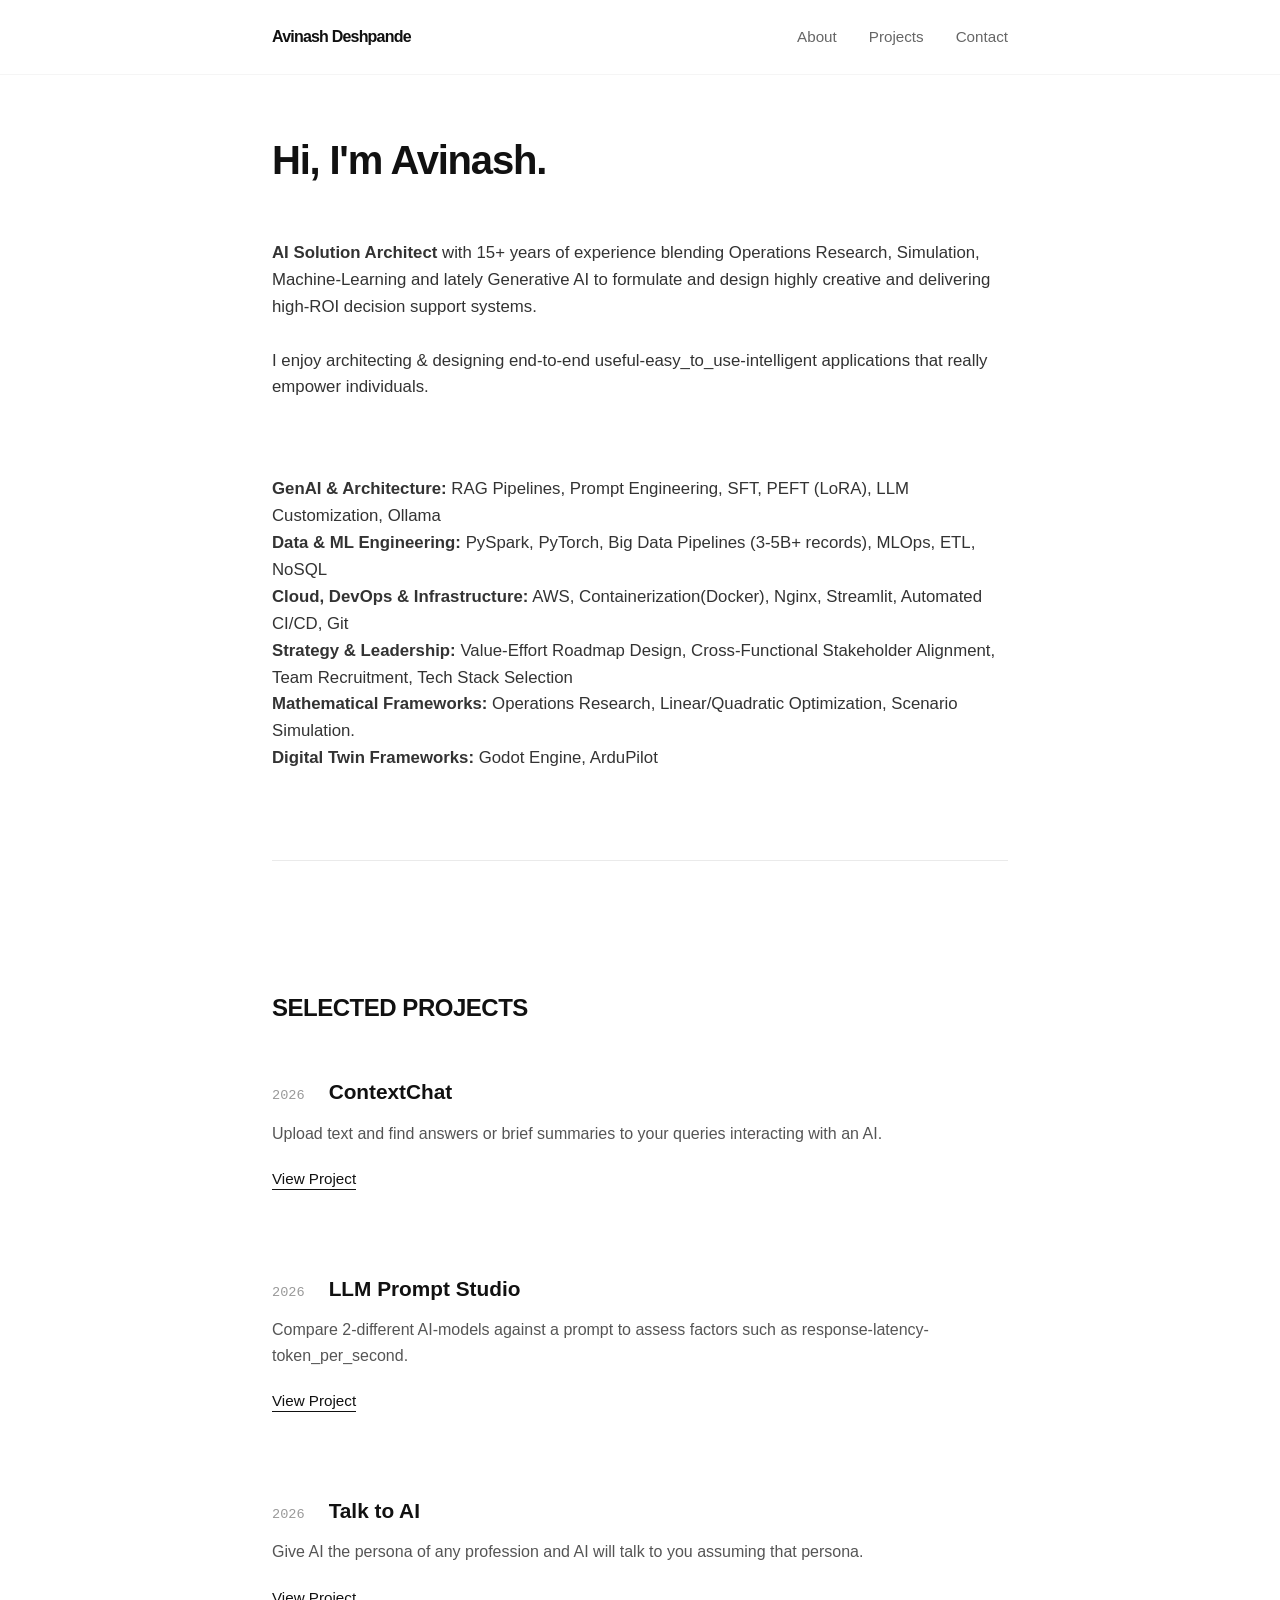
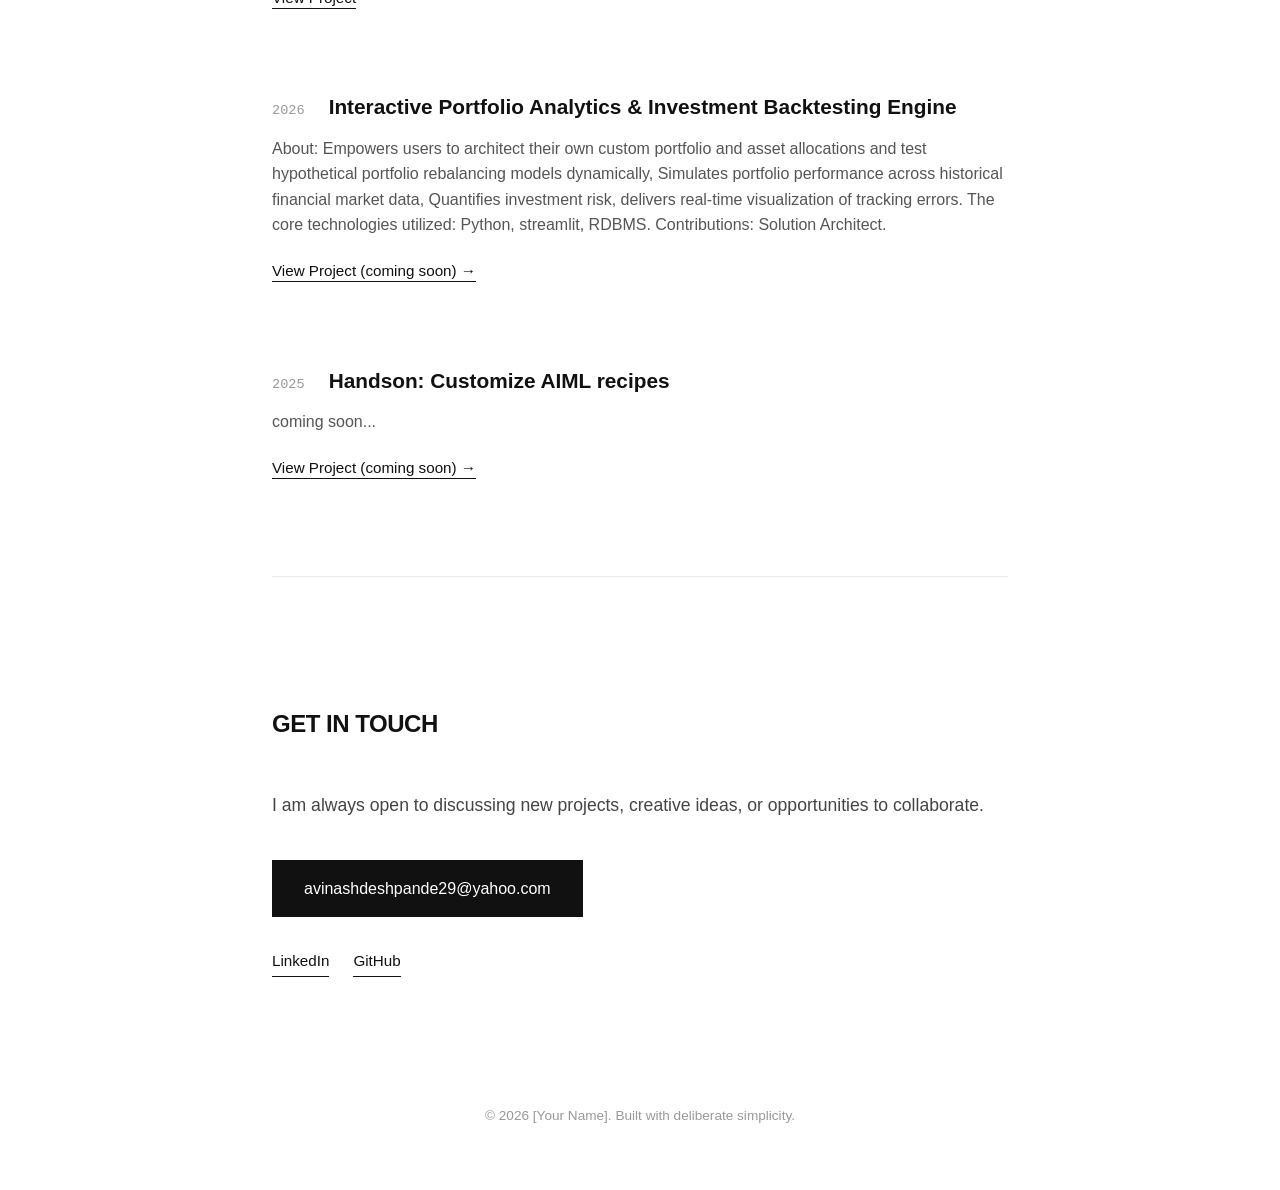
==== index.html @ 15f3f964 "Update index.html" ====
<!DOCTYPE html>
<html lang="en">
<head>
    <meta charset="UTF-8">
    <meta name="viewport" content="width=device-width, initial-scale=1.0">
    <title>Portfolio | Elegant & Minimal</title>
    <link rel="stylesheet" href="style.css">
</head>
<body>

    <!-- Navigation -->
    <nav class="navbar">
        <div class="nav-container">
            <a href="#about" class="logo">Avinash Deshpande</a>
            <ul class="nav-links">
                <li><a href="#about">About</a></li>
                <li><a href="#projects">Projects</a></li>
                <li><a href="#contact">Contact</a></li>
            </ul>
        </div>
    </nav>

    <!-- Main Content Container -->
    <main class="container">

        <!-- About / Landing Section -->
        <section id="about" class="section">
            <h1 class="hero-text">Hi, I'm Avinash.</h1>
            <p class="sub-hero"></p>
            <div class="bio-content">
                <p><b>AI Solution Architect</b> with 15+ years of experience blending Operations Research, Simulation, Machine-Learning and lately
		   Generative AI to formulate and design highly creative and delivering high-ROI decision support systems.<br><br>
                    I enjoy architecting & designing end-to-end useful-easy_to_use-intelligent applications that really empower individuals.</p>
                <br>
                <br>
                <p><b>GenAI & Architecture:</b> RAG Pipelines, Prompt Engineering, SFT, PEFT (LoRA), LLM Customization, Ollama
		        <br><b>Data & ML Engineering:</b> PySpark, PyTorch, Big Data Pipelines (3-5B+ records), MLOps, ETL, NoSQL
		        <br><b>Cloud, DevOps & Infrastructure:</b> AWS, Containerization(Docker), Nginx, Streamlit, Automated CI/CD, Git
		        <br><b>Strategy & Leadership:</b> Value-Effort Roadmap Design, Cross-Functional Stakeholder Alignment, Team Recruitment, Tech Stack Selection
		        <br><b>Mathematical Frameworks:</b> Operations Research, Linear/Quadratic Optimization, Scenario Simulation.
                <br><b>Digital Twin Frameworks:</b> Godot Engine, ArduPilot</p>
            </div>
        </section>

        <!-- Projects Section -->
        <section id="projects" class="section">
            <h2 class="section-title">Selected Projects</h2>
            <div class="project-grid">

				<!-- Project 1 -->
                <div class="project-card">
                    <div class="project-header">
                        <span class="project-date">2026</span>
                        <h3 class="project-name">ContextChat</h3>
                    </div>
                    <p class="project-description">Upload text and find answers or brief summaries to your queries interacting with an AI.</p>
                    <div class="project-links">
                        <a href=" https://avidep-contextchat.hf.space" target="_blank" rel="noopener noreferrer" class="text-link">View Project</a>
                        <!--<a href="#" target="_blank" class="text-link secondary">Source Code</a>-->
                    </div>
                </div>

                <div class="project-card">
                    <div class="project-header">
                        <span class="project-date">2026</span>
                        <h3 class="project-name">LLM Prompt Studio</h3>
                    </div>
                    <p class="project-description">Compare 2-different AI-models against a prompt to assess factors such as response-latency-token_per_second.</p>
                    <div class="project-links">
                        <a href=" https://avidep-llm-prompt-studio.hf.space" target="_blank" rel="noopener noreferrer" class="text-link">View Project</a>
                        <!--<a href="#" target="_blank" class="text-link secondary">Source Code</a>-->
                    </div>
                </div>


                <div class="project-card">
                    <div class="project-header">
                        <span class="project-date">2026</span>
                        <h3 class="project-name">Talk to AI</h3>
                    </div>
                    <p class="project-description">Give AI the persona of any profession and AI will talk to you assuming that persona.</p>
                    <div class="project-links">
                        <a href="https://avidep-chat-with-llm.hf.space" target="_blank" rel="noopener noreferrer" class="text-link">View Project</a>
                        <!--<a href="#" target="_blank" class="text-link secondary">Source Code</a>-->
                    </div>
                </div>
                
                <!-- Project 2 -->
                <div class="project-card">
                    <div class="project-header">
                        <span class="project-date">2026</span>
                        <h3 class="project-name">Interactive Portfolio Analytics & Investment Backtesting Engine</h3>
                    </div>
                    <p class="project-description">About: Empowers users to architect their own custom portfolio and asset allocations and test hypothetical portfolio rebalancing models dynamically, Simulates portfolio performance across historical financial market data, Quantifies investment risk, delivers real-time visualization of tracking errors. The core technologies utilized: Python, streamlit, RDBMS. Contributions: Solution Architect.</p>
                    <div class="project-links">
                        <a href="#" target="_blank" class="text-link">View Project (coming soon) &rarr;</a>
                        <!--<a href="#" target="_blank" class="text-link secondary">Source Code</a>-->
                    </div>
                </div>

                <!-- Project 3 -->
                <div class="project-card">
                    <div class="project-header">
                        <span class="project-date">2025</span>
                        <h3 class="project-name">Handson: Customize AIML recipes</h3>
                    </div>
                    <p class="project-description">coming soon...</p>
                    <div class="project-links">
                        <a href="#" target="_blank" class="text-link">View Project (coming soon) &rarr;</a>
                        <!--<a href="#" target="_blank" class="text-link secondary">Source Code</a>-->
                    </div>
                </div>

            </div>
        </section>

        <!-- Contact Section -->
        <section id="contact" class="section">
            <h2 class="section-title">Get In Touch</h2>
            <p class="contact-text">I am always open to discussing new projects, creative ideas, or opportunities to collaborate.</p>
            <div class="contact-links">
                <a href="mailto:avinashdeshpande29@yahoo.com" class="btn">avinashdeshpande29@yahoo.com</a>
                <div class="social-cluster">
                    <a href="https://www.linkedin.com/in/avinash-ss-deshpande/" target="_blank" class="text-link">LinkedIn</a>
                    <a href="https://github.com/avinashdeshpandey" target="_blank" class="text-link">GitHub</a>
                </div>
            </div>
        </section>

    </main>

    <!-- Footer -->
    <footer class="footer">
        <p>&copy; 2026 [Your Name]. Built with deliberate simplicity.</p>
    </footer>

</body>
</html>
---- style.css ----
/* Core Reset & Typography */
* {
    margin: 0;
    padding: 0;
    box-sizing: border-box;
}

html {
    scroll-behavior: smooth;
    font-family: -apple-system, BlinkMacSystemFont, "Segoe UI", Roboto, Helvetica, Arial, sans-serif;
    background-color: #ffffff;
    color: #111111;
    line-height: 1.6;
}

/* Layout Elements */
.container {
    max-width: 800px;
    margin: 0 auto;
    padding: 0 2rem;
}

.section {
    padding: 8rem 0 4rem 0;
    border-bottom: 1px solid #eaeaea;
}

.section:last-of-type {
    border-bottom: none;
}

/* Navigation Bar */
.navbar {
    position: fixed;
    top: 0;
    left: 0;
    width: 100%;
    background-color: rgba(255, 255, 255, 0.9);
    backdrop-filter: blur(10px);
    z-index: 1000;
    border-bottom: 1px solid #f5f5f5;
}

.nav-container {
    max-width: 800px;
    margin: 0 auto;
    display: flex;
    justify-content: space-between;
    align-items: center;
    padding: 1.5rem 2rem;
}

.logo {
    font-weight: 700;
    letter-spacing: -0.05em;
    text-decoration: none;
    color: #111111;
}

.nav-links {
    display: flex;
    list-style: none;
    gap: 2rem;
}

.nav-links a {
    text-decoration: none;
    color: #666666;
    font-size: 0.95rem;
    transition: color 0.2s ease;
}

.nav-links a:hover {
    color: #111111;
}

/* About / Hero Section */
.hero-text {
    font-size: 2.5rem;
    font-weight: 800;
    letter-spacing: -0.03em;
    margin-bottom: 1rem;
}

.sub-hero {
    font-size: 1.25rem;
    color: #555555;
    margin-bottom: 3rem;
    font-weight: 400;
}

.bio-content p {
    margin-bottom: 1.5rem;
    color: #333333;
    font-size: 1.05rem;
}

/* Projects Section */
.section-title {
    font-size: 1.5rem;
    font-weight: 700;
    letter-spacing: -0.02em;
    margin-bottom: 3rem;
    text-transform: uppercase;
}

.project-grid {
    display: flex;
    flex-direction: column;
    gap: 3rem;
}

.project-card {
    padding-bottom: 2rem;
}

.project-header {
    display: flex;
    align-items: baseline;
    gap: 1.5rem;
    margin-bottom: 0.75rem;
}

.project-date {
    font-size: 0.85rem;
    font-family: monospace;
    color: #999999;
}

.project-name {
    font-size: 1.3rem;
    font-weight: 600;
}

.project-description {
    color: #555555;
    margin-bottom: 1.25rem;
    font-size: 1rem;
}

/* Links & Interactive Elements */
.text-link {
    color: #111111;
    text-decoration: none;
    font-weight: 500;
    font-size: 0.95rem;
    border-bottom: 1px solid #111111;
    padding-bottom: 2px;
    transition: opacity 0.2s ease;
}

.text-link:hover {
    opacity: 0.6;
}

.text-link.secondary {
    color: #777777;
    border-bottom-color: #777777;
    margin-left: 1.5rem;
}

/* Contact & Buttons */
.contact-text {
    font-size: 1.1rem;
    color: #444444;
    margin-bottom: 2.5rem;
}

.btn {
    display: inline-block;
    background-color: #111111;
    color: #ffffff;
    text-decoration: none;
    padding: 1rem 2rem;
    font-weight: 500;
    transition: background-color 0.2s ease;
    margin-bottom: 2rem;
}

.btn:hover {
    background-color: #444444;
}

.social-cluster {
    display: flex;
    gap: 1.5rem;
}

/* Footer */
.footer {
    text-align: center;
    padding: 4rem 2rem;
    font-size: 0.85rem;
    color: #999999;
}

/* Responsive Scaling */
@media (max-width: 600px) {
    .hero-text { font-size: 2rem; }
    .section { padding: 6rem 0 3rem 0; }
    .nav-links { gap: 1rem; }
}
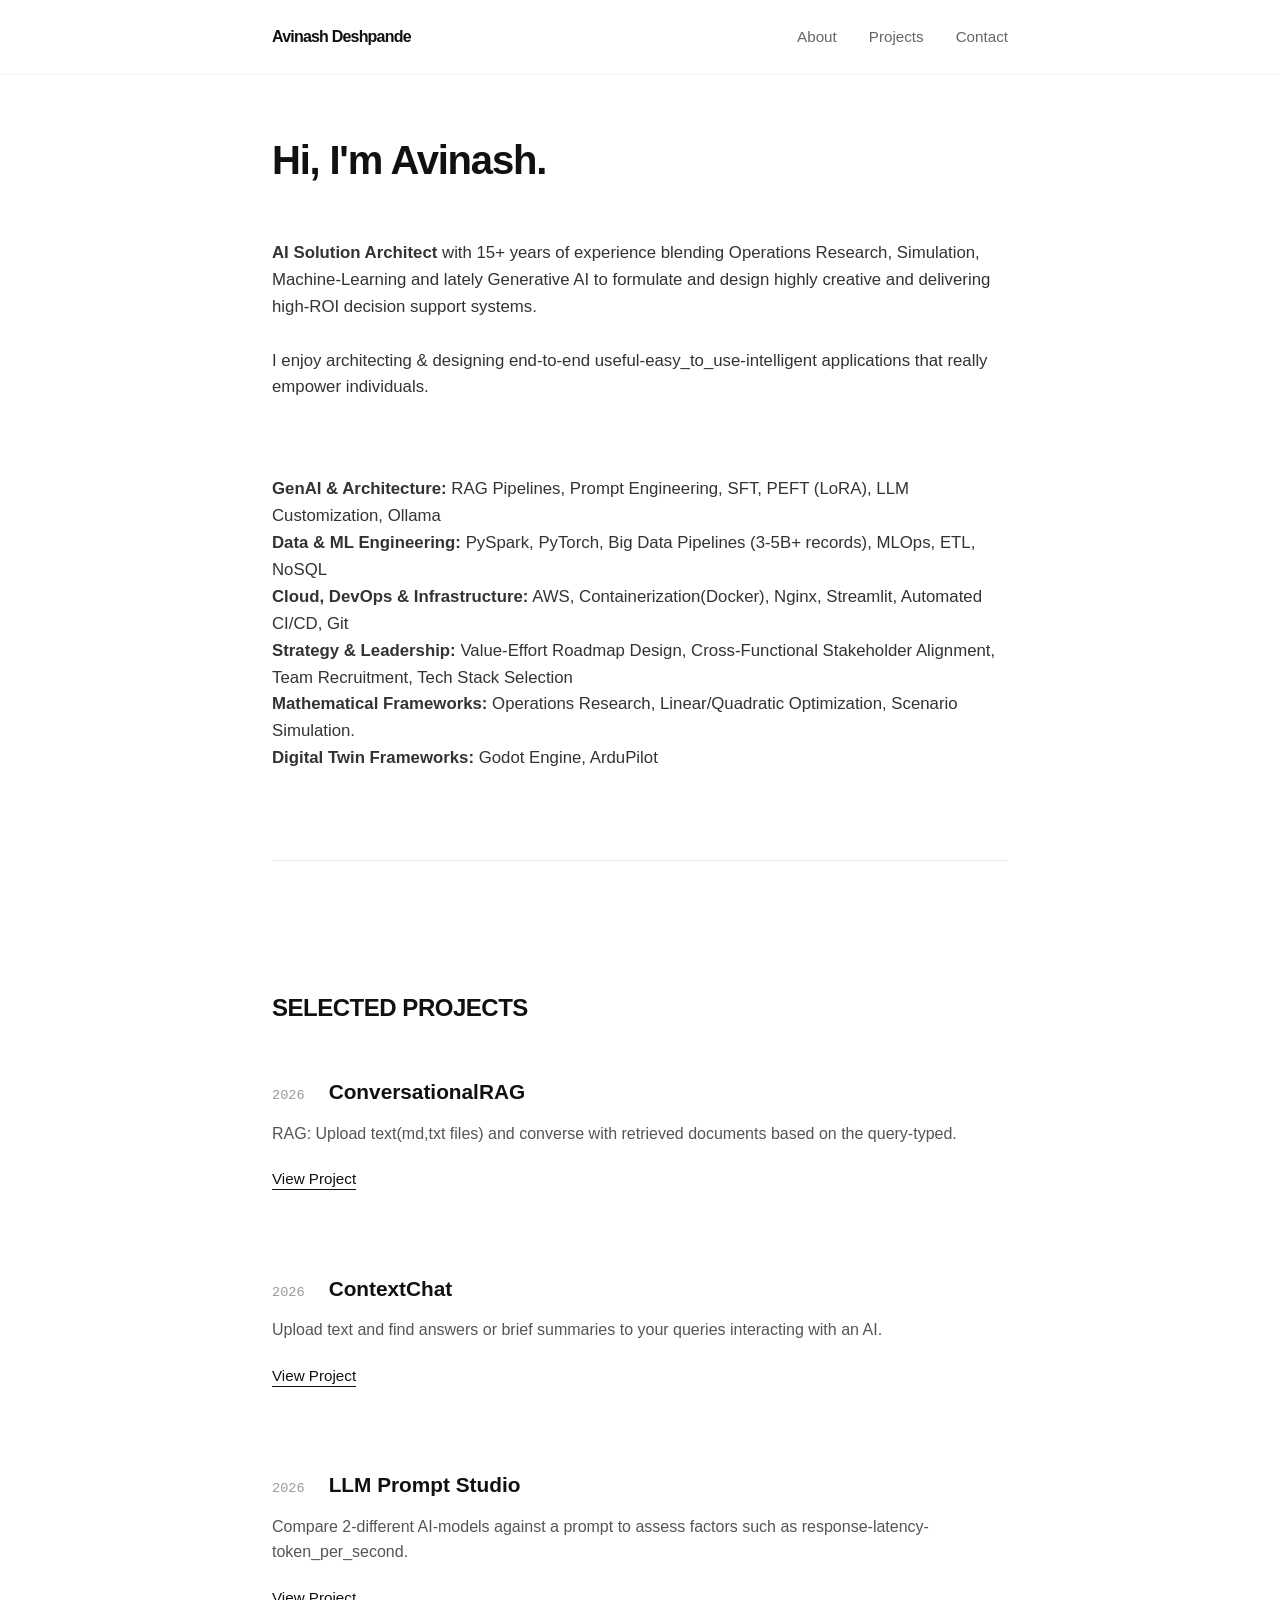
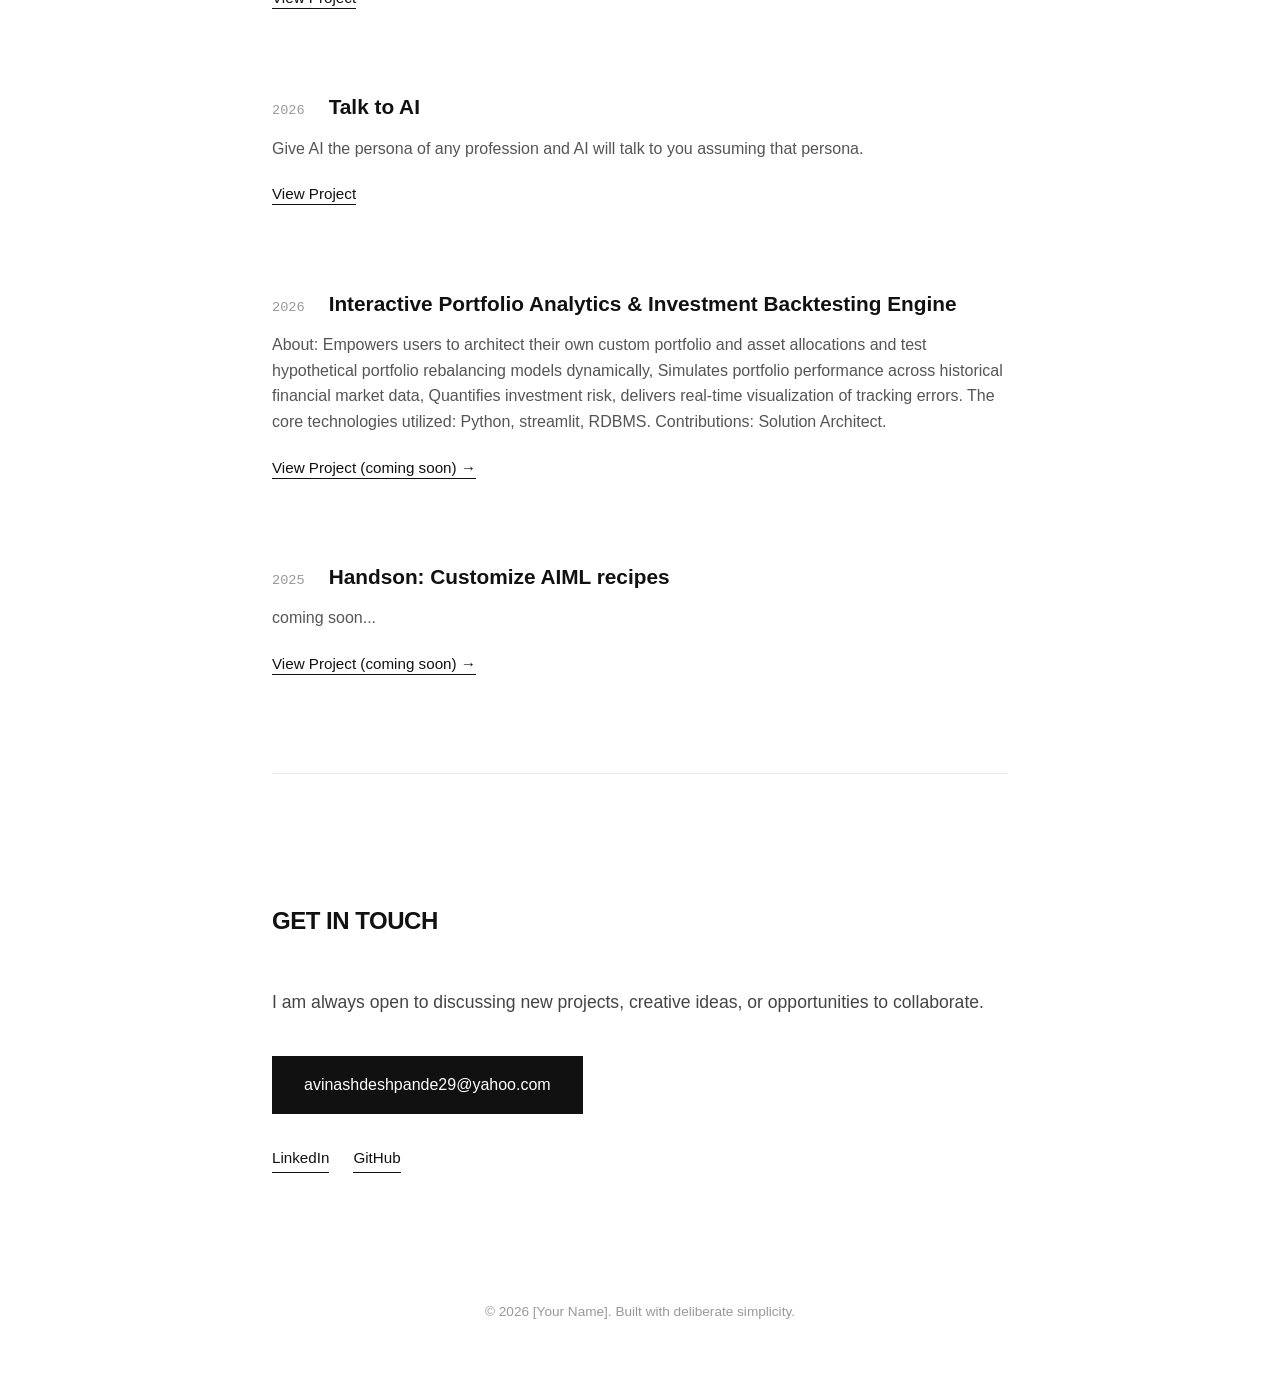
==== commit 91a70617: "Update index.html" ====
--- a/index.html
+++ b/index.html
@@ -47,6 +47,19 @@
             <h2 class="section-title">Selected Projects</h2>
             <div class="project-grid">
 
+                <!-- Project 1 -->
+                <div class="project-card">
+                    <div class="project-header">
+                        <span class="project-date">2026</span>
+                        <h3 class="project-name">ConversationalRAG</h3>
+                    </div>
+                    <p class="project-description">RAG: Upload text(md,txt files) and converse with retrieved documents based on the query-typed.</p>
+                    <div class="project-links">
+                        <a href="https://avidep-rag.hf.space" target="_blank" rel="noopener noreferrer" class="text-link">View Project</a>
+                        <!--<a href="#" target="_blank" class="text-link secondary">Source Code</a>-->
+                    </div>
+                </div>
+
 				<!-- Project 1 -->
                 <div class="project-card">
                     <div class="project-header">
@@ -55,7 +68,7 @@
                     </div>
                     <p class="project-description">Upload text and find answers or brief summaries to your queries interacting with an AI.</p>
                     <div class="project-links">
-                        <a href=" https://avidep-contextchat.hf.space" target="_blank" rel="noopener noreferrer" class="text-link">View Project</a>
+                        <a href="https://avidep-contextchat.hf.space" target="_blank" rel="noopener noreferrer" class="text-link">View Project</a>
                         <!--<a href="#" target="_blank" class="text-link secondary">Source Code</a>-->
                     </div>
                 </div>
@@ -67,7 +80,7 @@
                     </div>
                     <p class="project-description">Compare 2-different AI-models against a prompt to assess factors such as response-latency-token_per_second.</p>
                     <div class="project-links">
-                        <a href=" https://avidep-llm-prompt-studio.hf.space" target="_blank" rel="noopener noreferrer" class="text-link">View Project</a>
+                        <a href="https://avidep-llm-prompt-studio.hf.space" target="_blank" rel="noopener noreferrer" class="text-link">View Project</a>
                         <!--<a href="#" target="_blank" class="text-link secondary">Source Code</a>-->
                     </div>
                 </div>
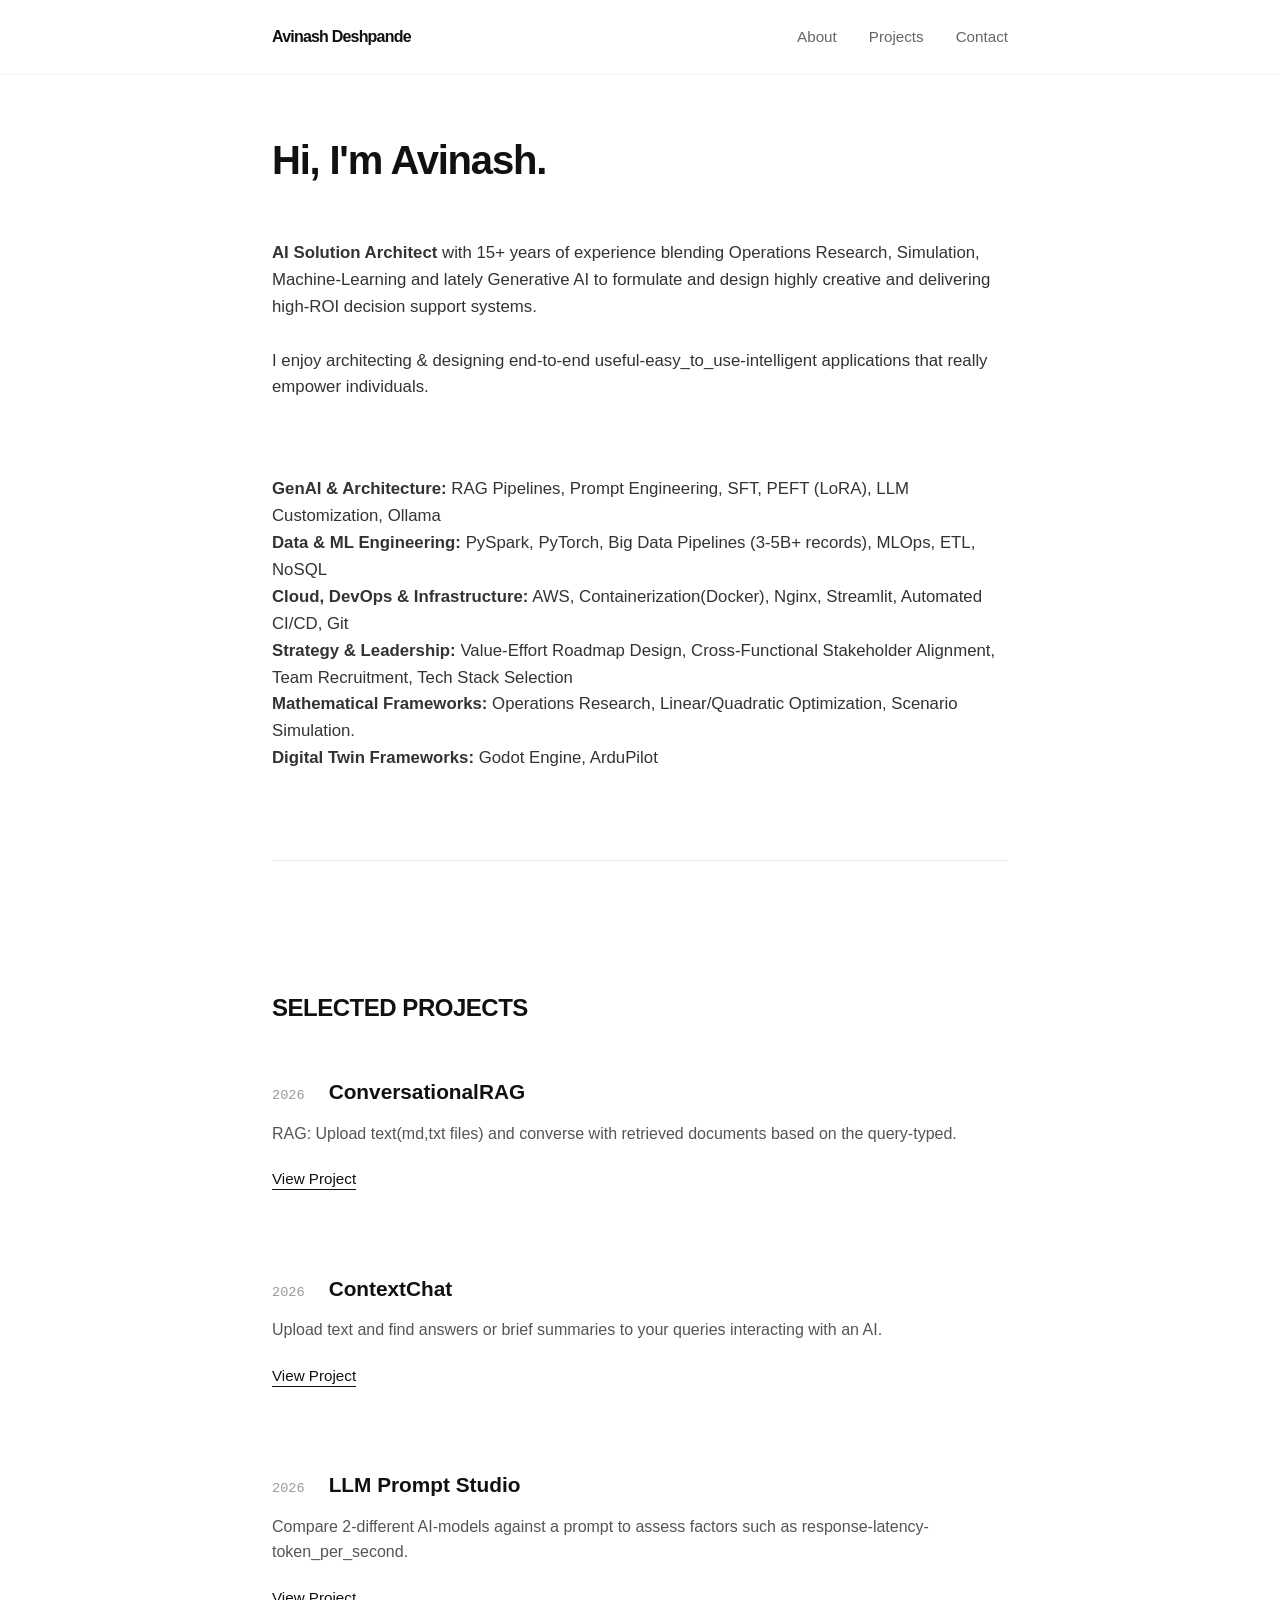
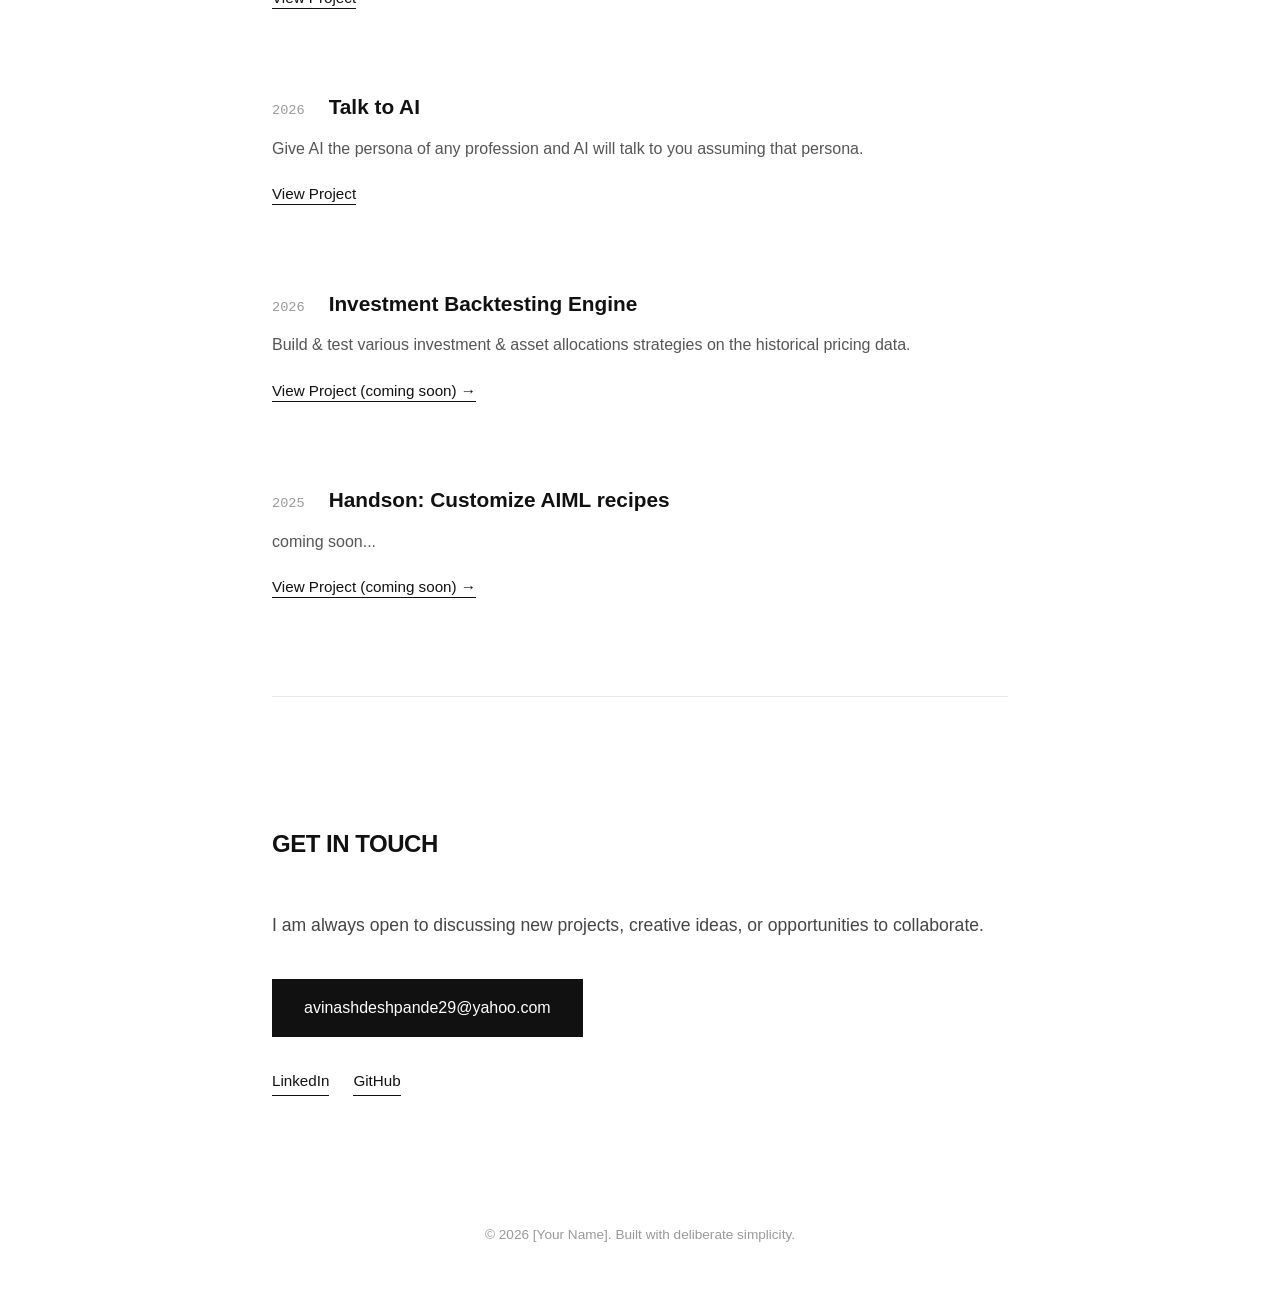
==== commit 1172f455: "updated index" ====
--- a/index.html
+++ b/index.html
@@ -60,7 +60,6 @@
                     </div>
                 </div>
 
-				<!-- Project 1 -->
                 <div class="project-card">
                     <div class="project-header">
                         <span class="project-date">2026</span>
@@ -102,11 +101,11 @@
                 <div class="project-card">
                     <div class="project-header">
                         <span class="project-date">2026</span>
-                        <h3 class="project-name">Interactive Portfolio Analytics & Investment Backtesting Engine</h3>
+                        <h3 class="project-name">Investment Backtesting Engine</h3>
                     </div>
-                    <p class="project-description">About: Empowers users to architect their own custom portfolio and asset allocations and test hypothetical portfolio rebalancing models dynamically, Simulates portfolio performance across historical financial market data, Quantifies investment risk, delivers real-time visualization of tracking errors. The core technologies utilized: Python, streamlit, RDBMS. Contributions: Solution Architect.</p>
+                    <p class="project-description">Build & test various investment & asset allocations strategies on the historical pricing data.</p>
                     <div class="project-links">
-                        <a href="#" target="_blank" class="text-link">View Project (coming soon) &rarr;</a>
+                        <a href="https://avidep-launcher-backtestengineapi.hf.space" target="_blank" class="text-link">View Project (coming soon) &rarr;</a>
                         <!--<a href="#" target="_blank" class="text-link secondary">Source Code</a>-->
                     </div>
                 </div>
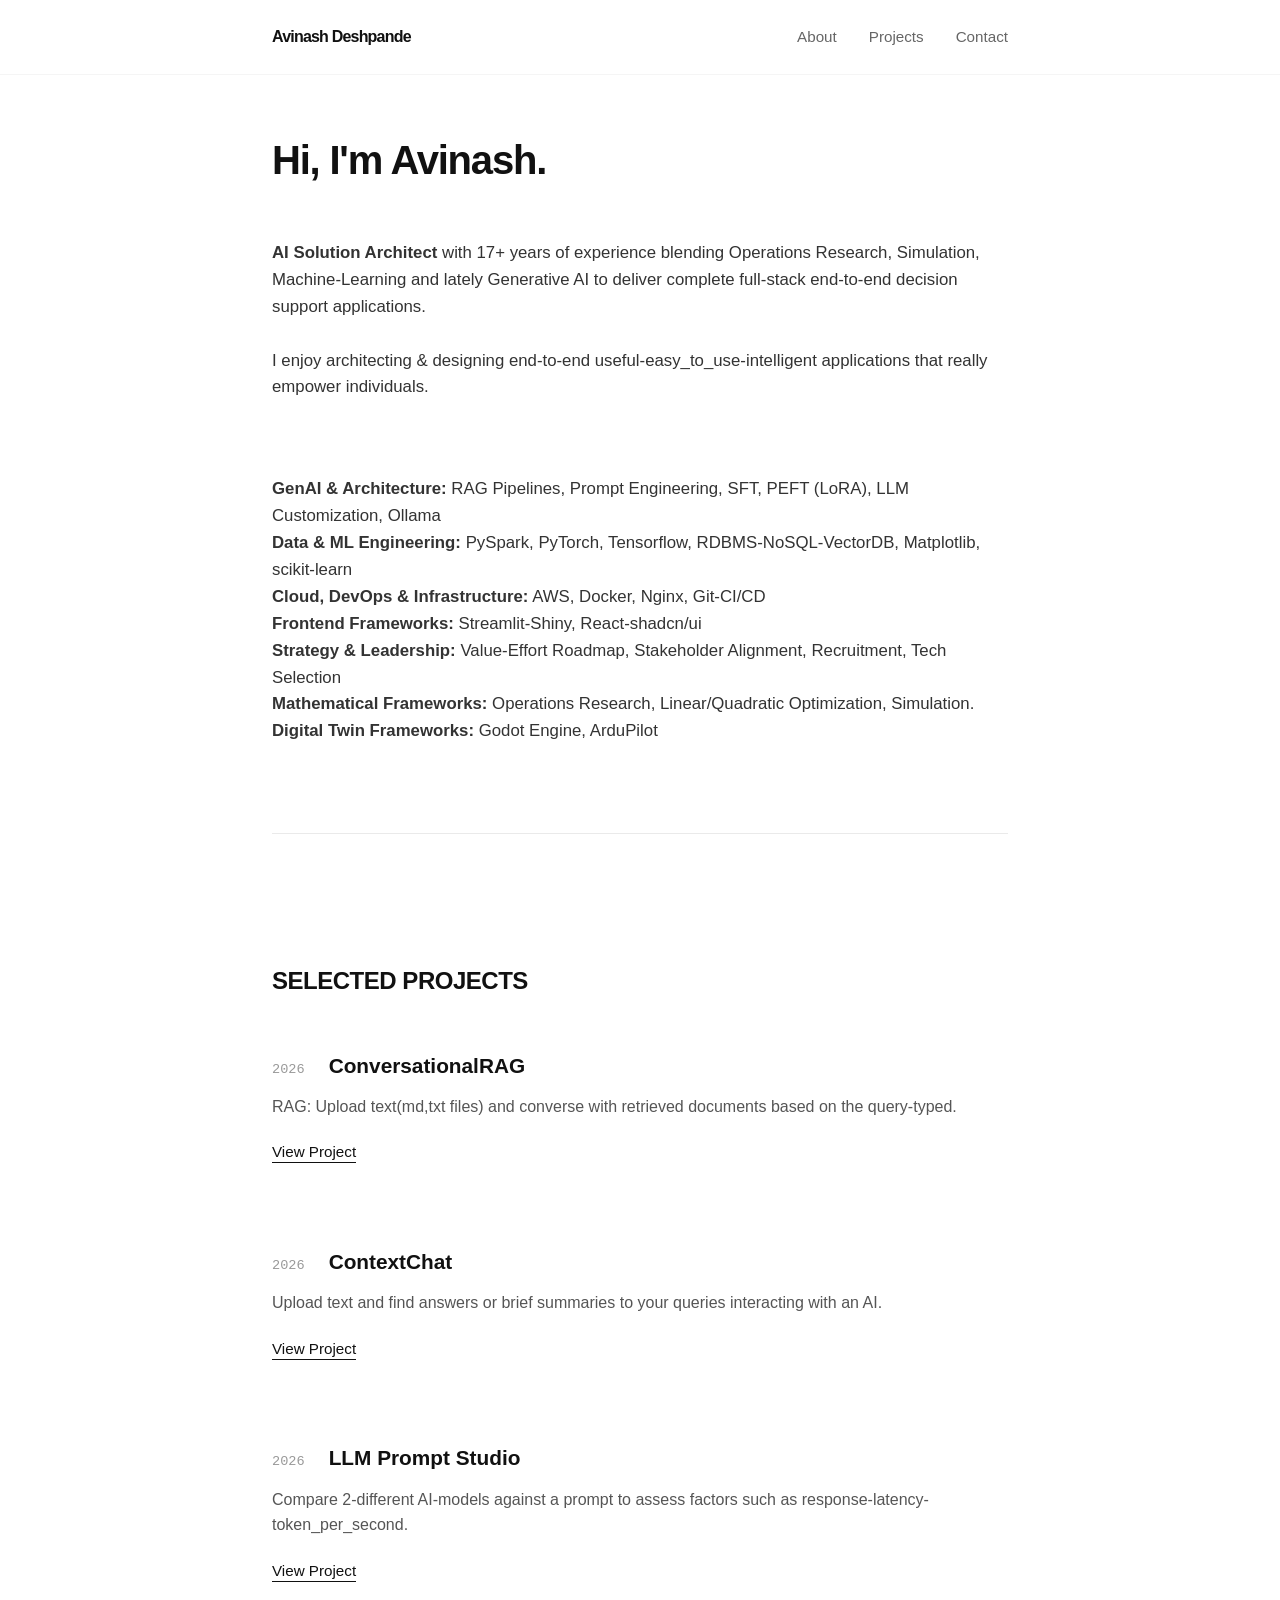
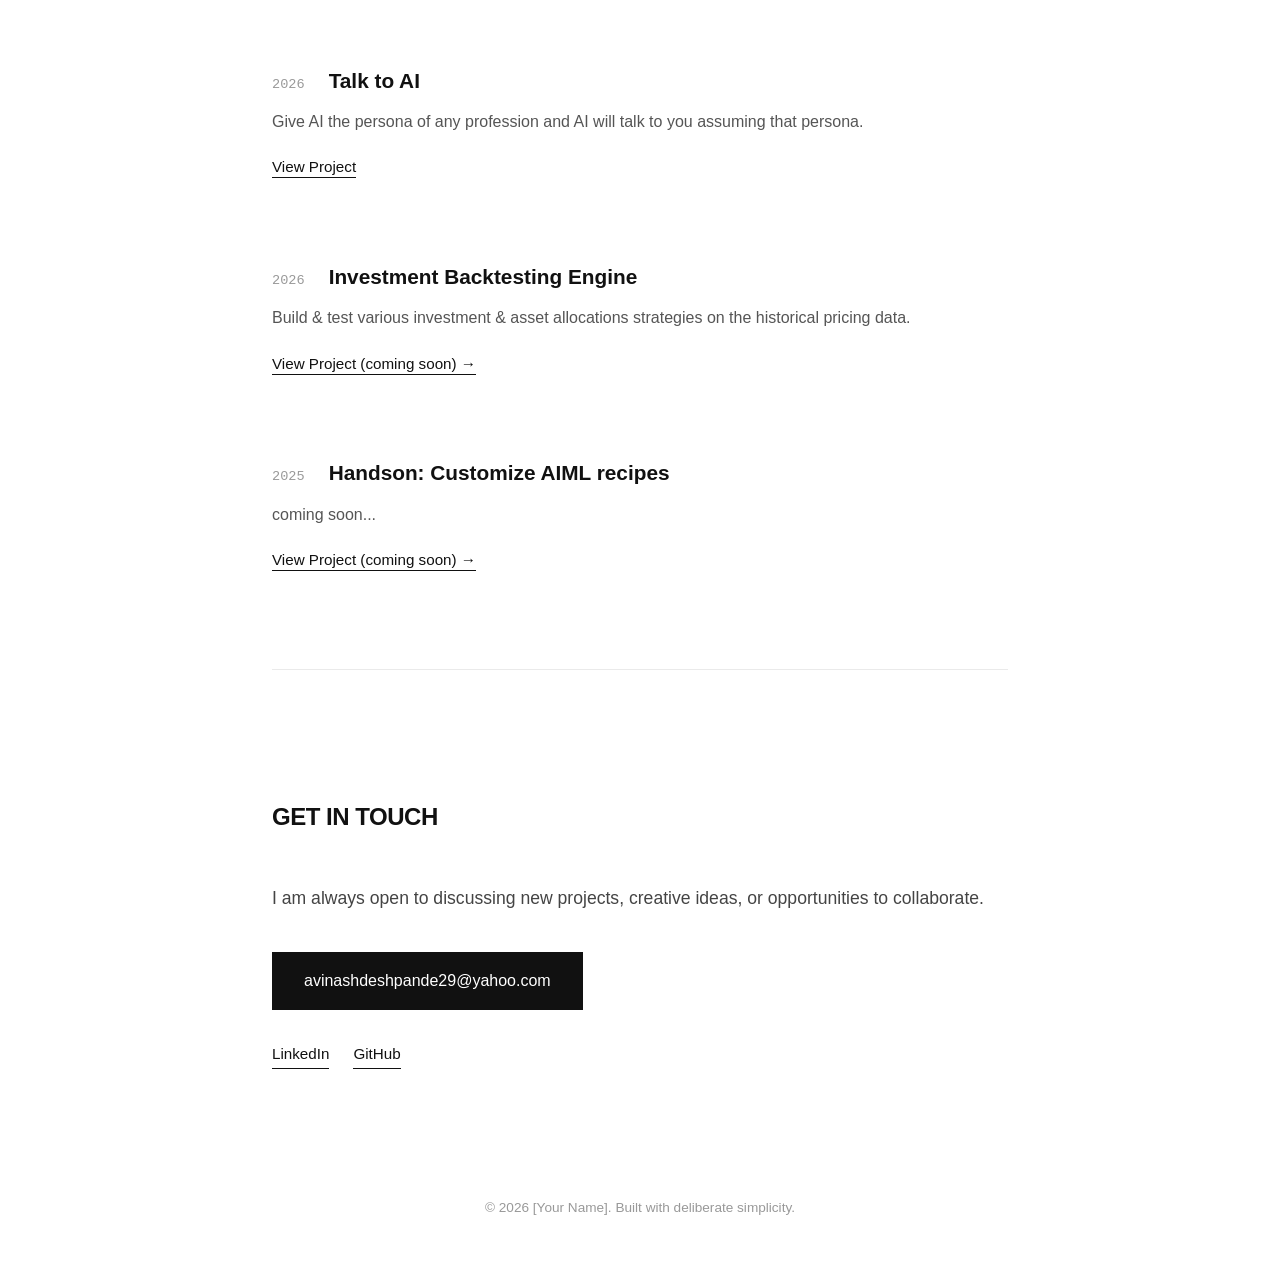
==== commit 3effd72f: "Update index.html" ====
--- a/index.html
+++ b/index.html
@@ -28,16 +28,17 @@
             <h1 class="hero-text">Hi, I'm Avinash.</h1>
             <p class="sub-hero"></p>
             <div class="bio-content">
-                <p><b>AI Solution Architect</b> with 15+ years of experience blending Operations Research, Simulation, Machine-Learning and lately
-		   Generative AI to formulate and design highly creative and delivering high-ROI decision support systems.<br><br>
+                <p><b>AI Solution Architect</b> with 17+ years of experience blending Operations Research, Simulation, Machine-Learning and lately
+		   Generative AI to deliver complete full-stack end-to-end decision support applications.<br><br>
                     I enjoy architecting & designing end-to-end useful-easy_to_use-intelligent applications that really empower individuals.</p>
                 <br>
                 <br>
                 <p><b>GenAI & Architecture:</b> RAG Pipelines, Prompt Engineering, SFT, PEFT (LoRA), LLM Customization, Ollama
-		        <br><b>Data & ML Engineering:</b> PySpark, PyTorch, Big Data Pipelines (3-5B+ records), MLOps, ETL, NoSQL
-		        <br><b>Cloud, DevOps & Infrastructure:</b> AWS, Containerization(Docker), Nginx, Streamlit, Automated CI/CD, Git
-		        <br><b>Strategy & Leadership:</b> Value-Effort Roadmap Design, Cross-Functional Stakeholder Alignment, Team Recruitment, Tech Stack Selection
-		        <br><b>Mathematical Frameworks:</b> Operations Research, Linear/Quadratic Optimization, Scenario Simulation.
+		        <br><b>Data & ML Engineering:</b> PySpark, PyTorch, Tensorflow, RDBMS-NoSQL-VectorDB, Matplotlib, scikit-learn
+		        <br><b>Cloud, DevOps & Infrastructure:</b> AWS, Docker, Nginx, Git-CI/CD
+                <br><b>Frontend Frameworks:</b> Streamlit-Shiny, React-shadcn/ui
+		        <br><b>Strategy & Leadership:</b> Value-Effort Roadmap, Stakeholder Alignment, Recruitment, Tech Selection
+		        <br><b>Mathematical Frameworks:</b> Operations Research, Linear/Quadratic Optimization, Simulation.
                 <br><b>Digital Twin Frameworks:</b> Godot Engine, ArduPilot</p>
             </div>
         </section>
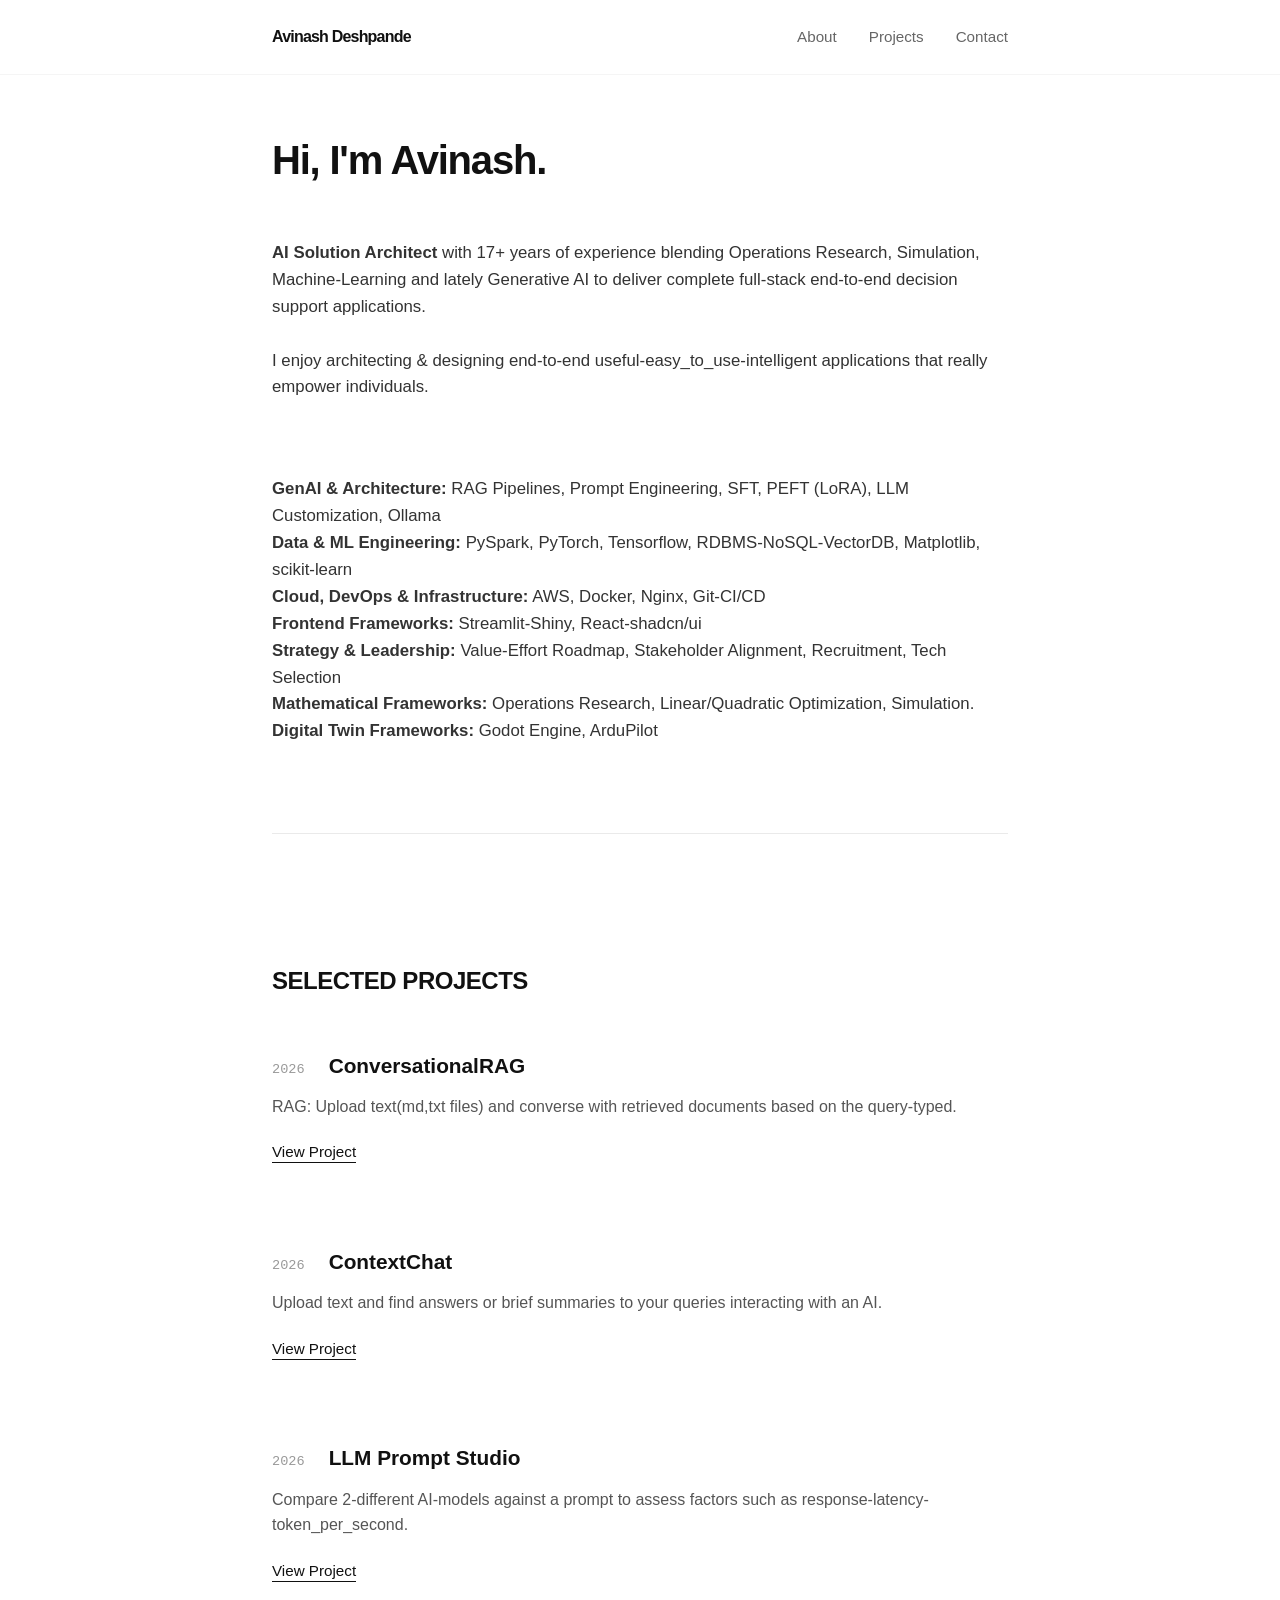
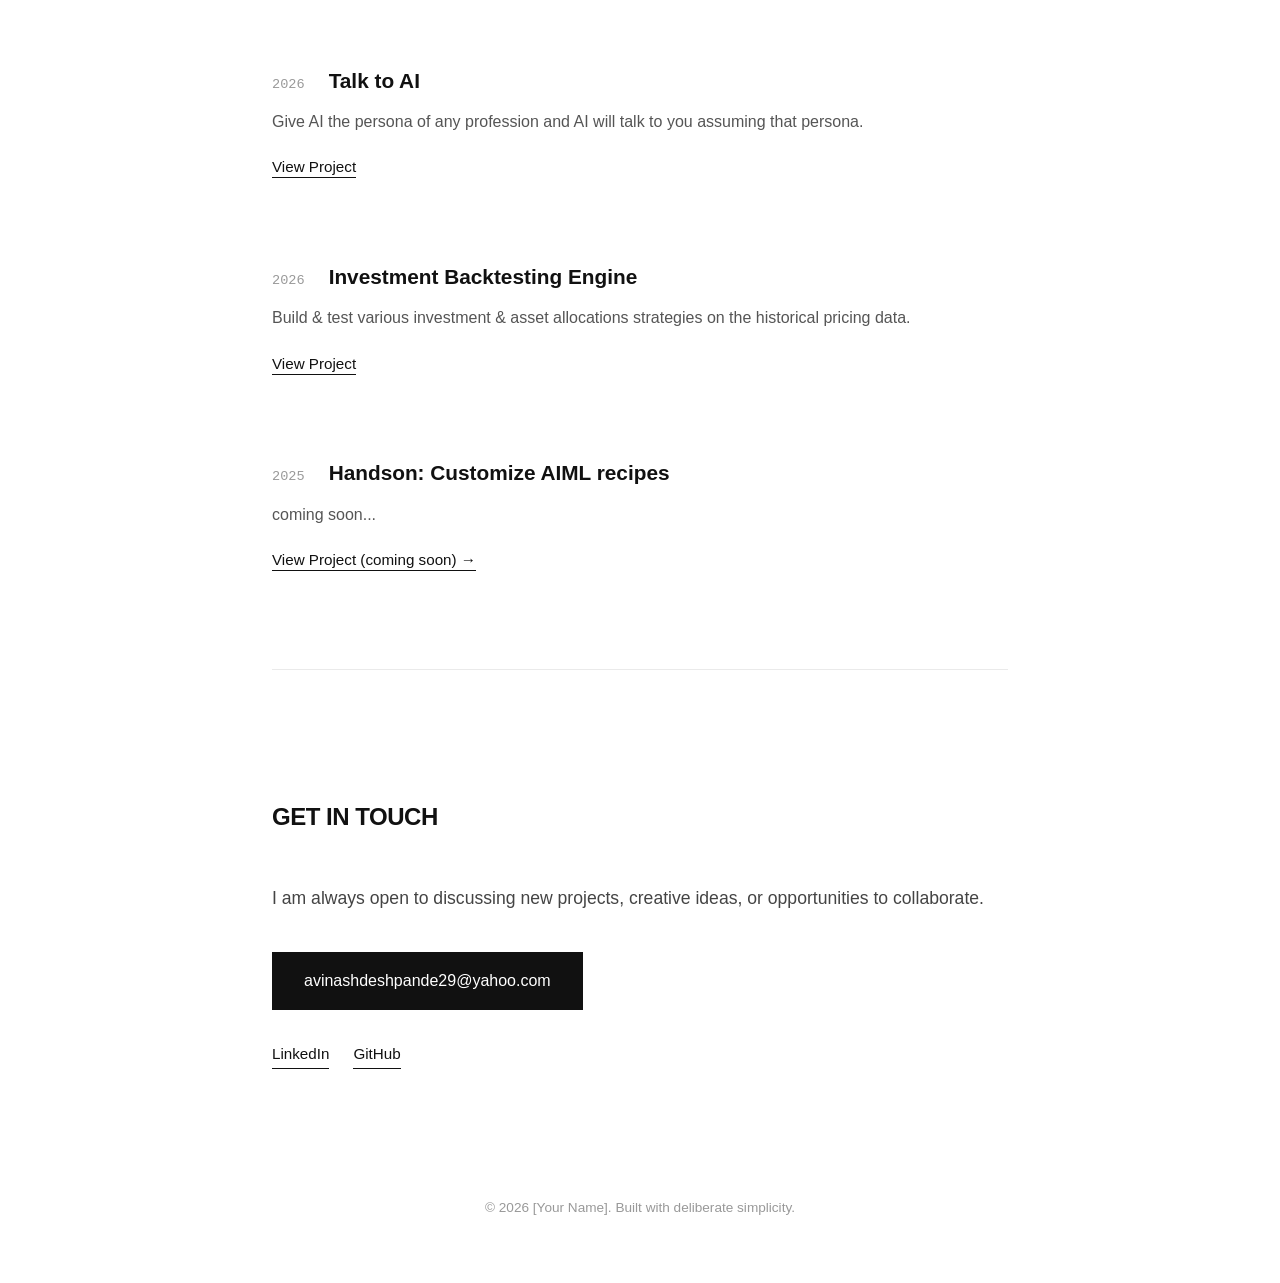
==== commit 1d5372ba: "Update index.html" ====
--- a/index.html
+++ b/index.html
@@ -106,7 +106,7 @@
                     </div>
                     <p class="project-description">Build & test various investment & asset allocations strategies on the historical pricing data.</p>
                     <div class="project-links">
-                        <a href="https://avidep-launcher-backtestengineapi.hf.space" target="_blank" class="text-link">View Project (coming soon) &rarr;</a>
+                        <a href="https://avidep-launcher-backtestengineapi.hf.space" target="_blank" class="text-link">View Project</a>
                         <!--<a href="#" target="_blank" class="text-link secondary">Source Code</a>-->
                     </div>
                 </div>
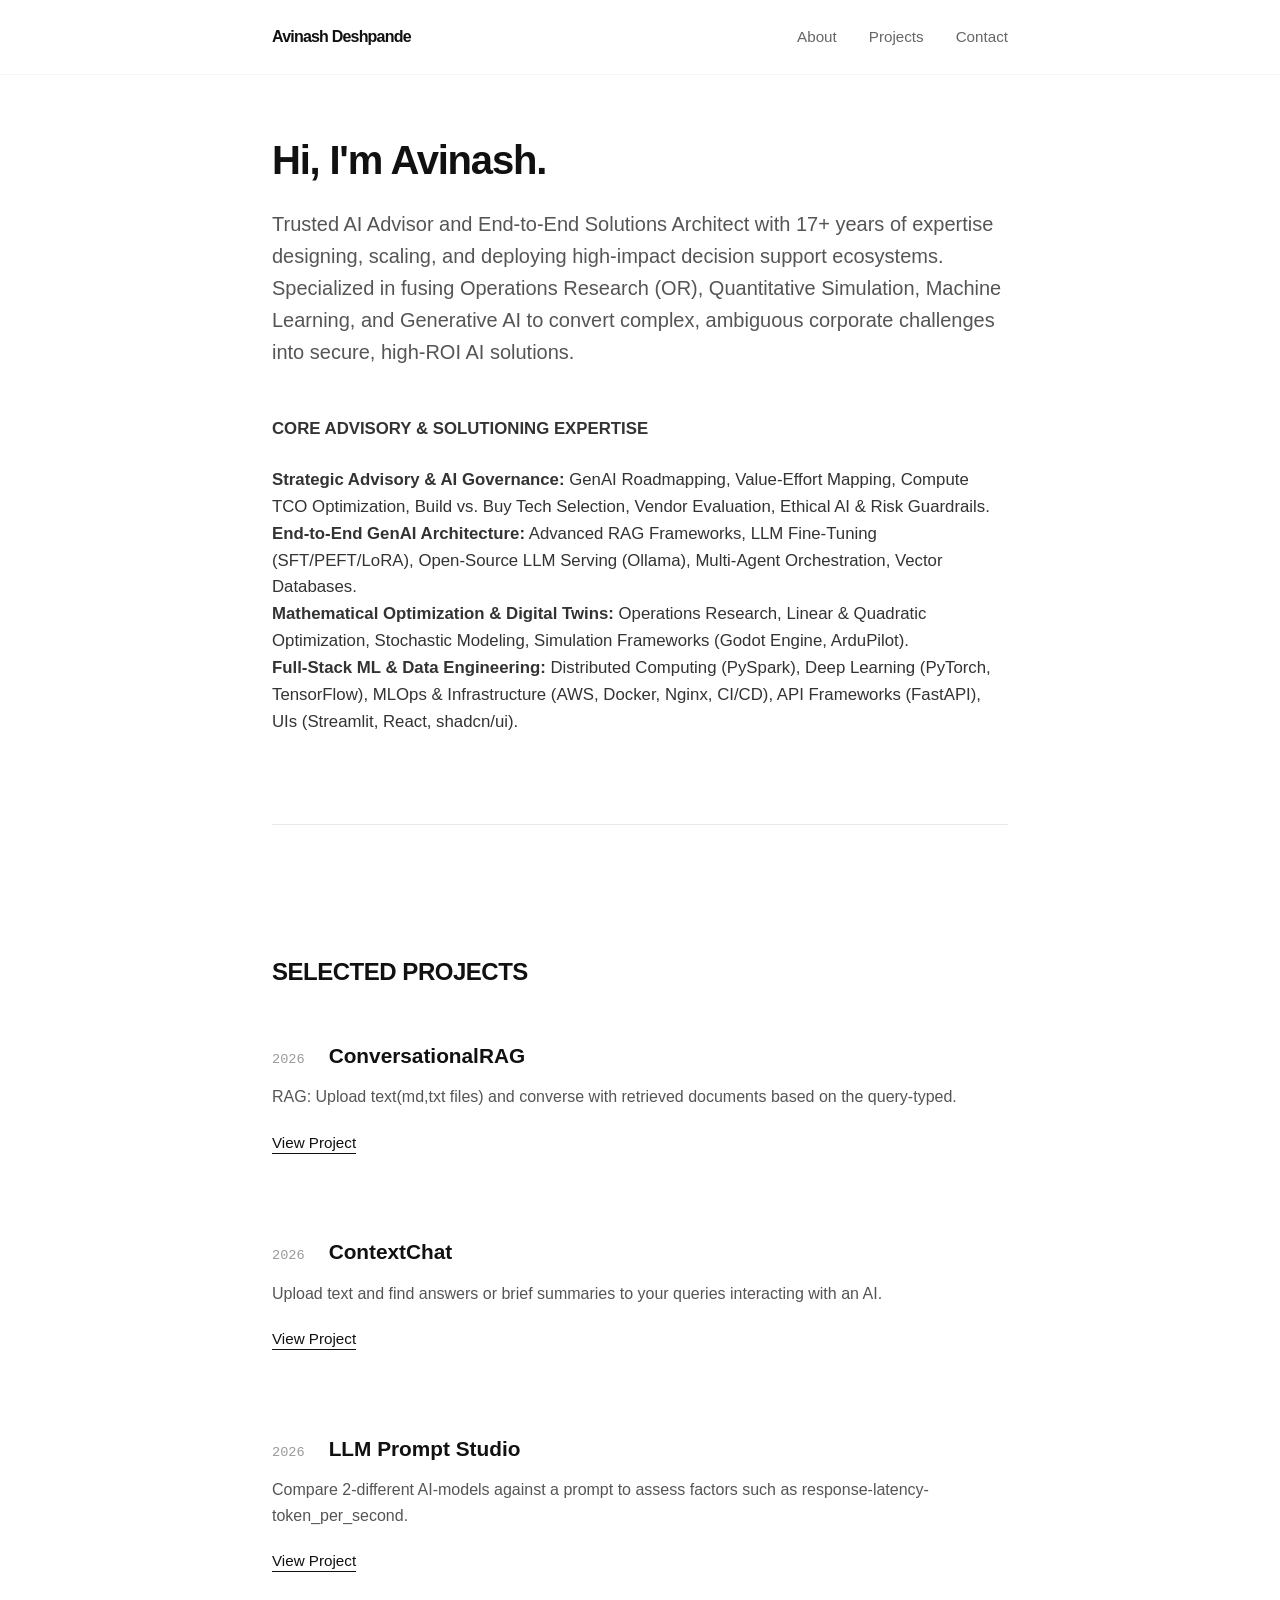
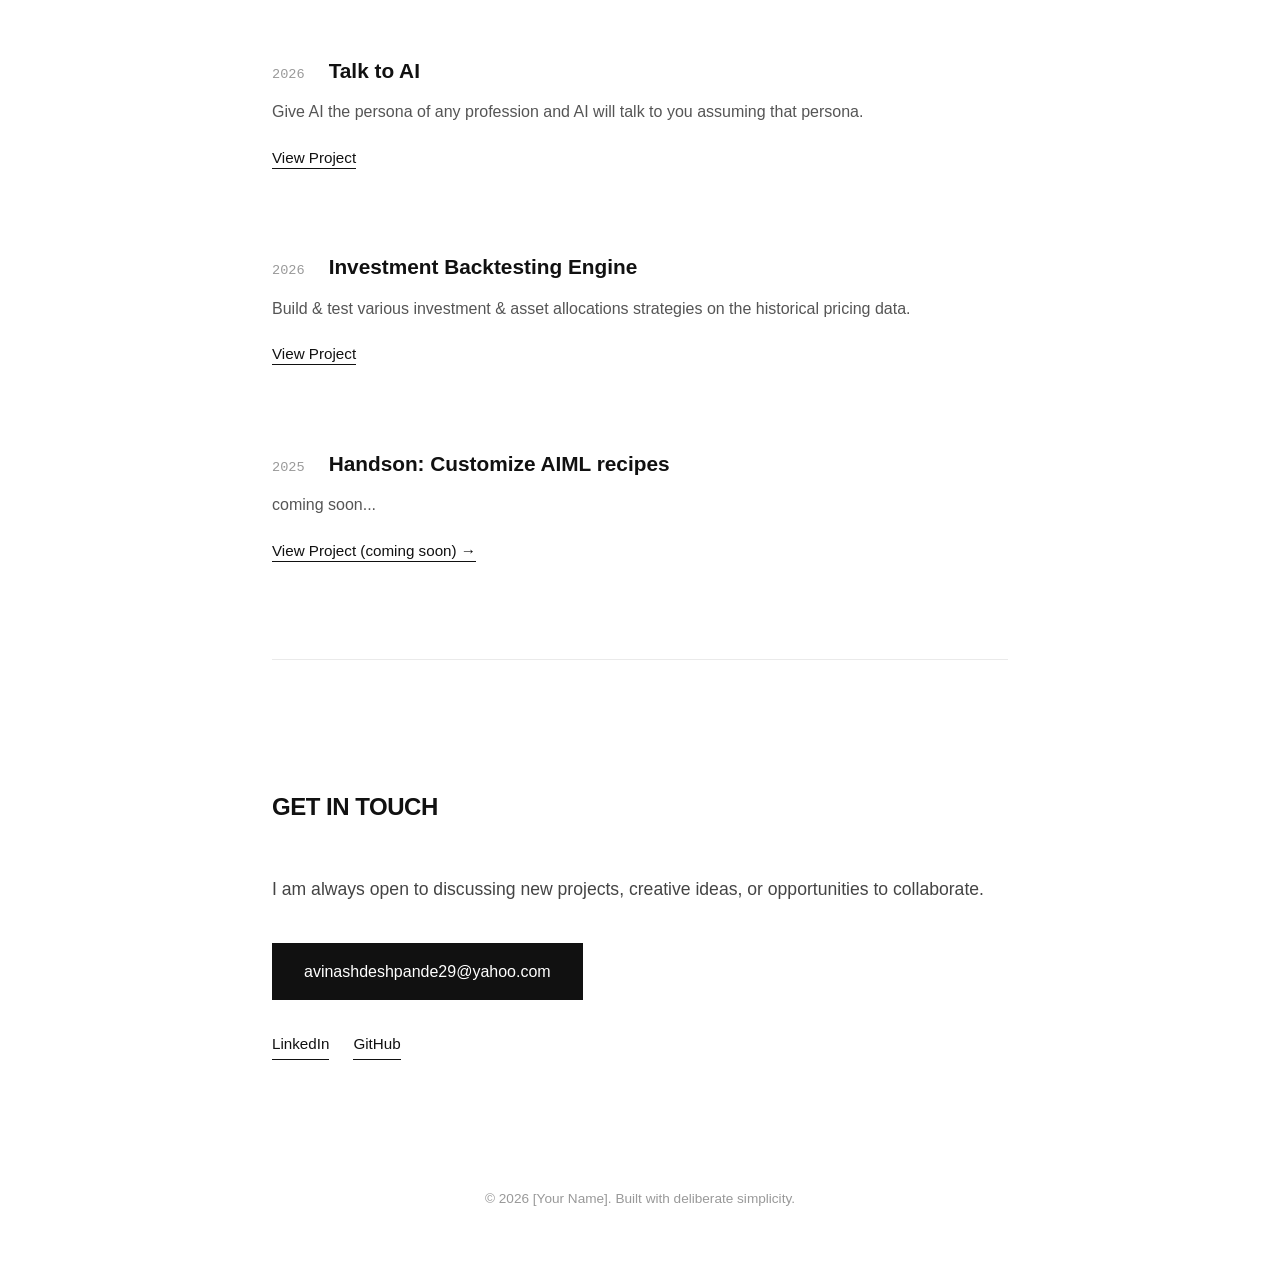
==== commit c74a259c: "updated summary" ====
--- a/index.html
+++ b/index.html
@@ -26,20 +26,14 @@
         <!-- About / Landing Section -->
         <section id="about" class="section">
             <h1 class="hero-text">Hi, I'm Avinash.</h1>
-            <p class="sub-hero"></p>
+            <p class="sub-hero">Trusted AI Advisor and End-to-End Solutions Architect with 17+ years of expertise designing, scaling, and deploying high-impact decision support ecosystems. Specialized in fusing Operations Research (OR), Quantitative Simulation, Machine Learning, and Generative AI to convert complex, ambiguous corporate challenges into secure, high-ROI AI solutions.</p>
             <div class="bio-content">
-                <p><b>AI Solution Architect</b> with 17+ years of experience blending Operations Research, Simulation, Machine-Learning and lately
-		   Generative AI to deliver complete full-stack end-to-end decision support applications.<br><br>
-                    I enjoy architecting & designing end-to-end useful-easy_to_use-intelligent applications that really empower individuals.</p>
+                <p><b>CORE ADVISORY & SOLUTIONING EXPERTISE</b>
                 <br>
-                <br>
-                <p><b>GenAI & Architecture:</b> RAG Pipelines, Prompt Engineering, SFT, PEFT (LoRA), LLM Customization, Ollama
-		        <br><b>Data & ML Engineering:</b> PySpark, PyTorch, Tensorflow, RDBMS-NoSQL-VectorDB, Matplotlib, scikit-learn
-		        <br><b>Cloud, DevOps & Infrastructure:</b> AWS, Docker, Nginx, Git-CI/CD
-                <br><b>Frontend Frameworks:</b> Streamlit-Shiny, React-shadcn/ui
-		        <br><b>Strategy & Leadership:</b> Value-Effort Roadmap, Stakeholder Alignment, Recruitment, Tech Selection
-		        <br><b>Mathematical Frameworks:</b> Operations Research, Linear/Quadratic Optimization, Simulation.
-                <br><b>Digital Twin Frameworks:</b> Godot Engine, ArduPilot</p>
+                <p><b>Strategic Advisory & AI Governance:</b> GenAI Roadmapping, Value-Effort Mapping, Compute TCO Optimization, Build vs. Buy Tech Selection, Vendor Evaluation, Ethical AI & Risk Guardrails.
+		        <br><b>End-to-End GenAI Architecture:</b> Advanced RAG Frameworks, LLM Fine-Tuning (SFT/PEFT/LoRA), Open-Source LLM Serving (Ollama), Multi-Agent Orchestration, Vector Databases.
+		        <br><b>Mathematical Optimization & Digital Twins:</b>  Operations Research, Linear & Quadratic Optimization, Stochastic Modeling, Simulation Frameworks (Godot Engine, ArduPilot).
+                <br><b>Full-Stack ML & Data Engineering:</b> Distributed Computing (PySpark), Deep Learning (PyTorch, TensorFlow), MLOps & Infrastructure (AWS, Docker, Nginx, CI/CD), API Frameworks (FastAPI), UIs (Streamlit, React, shadcn/ui).
             </div>
         </section>
 
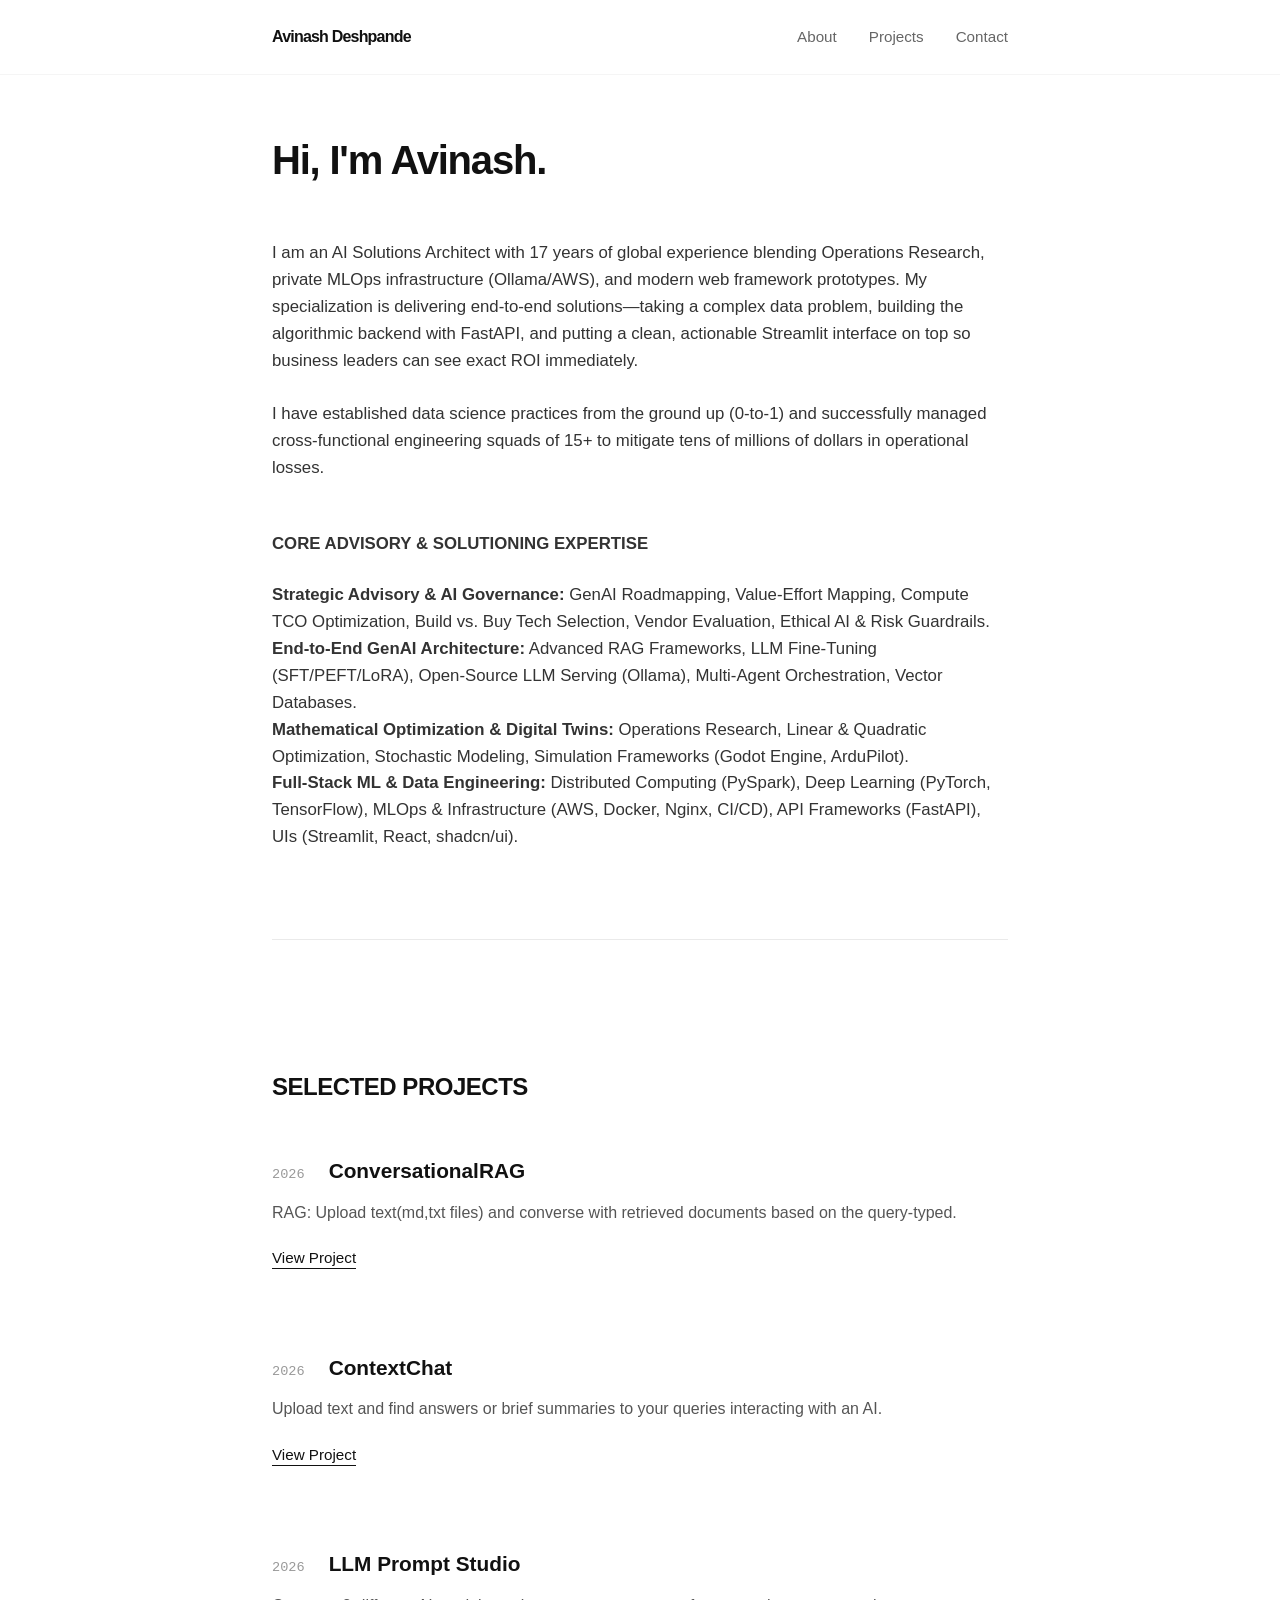
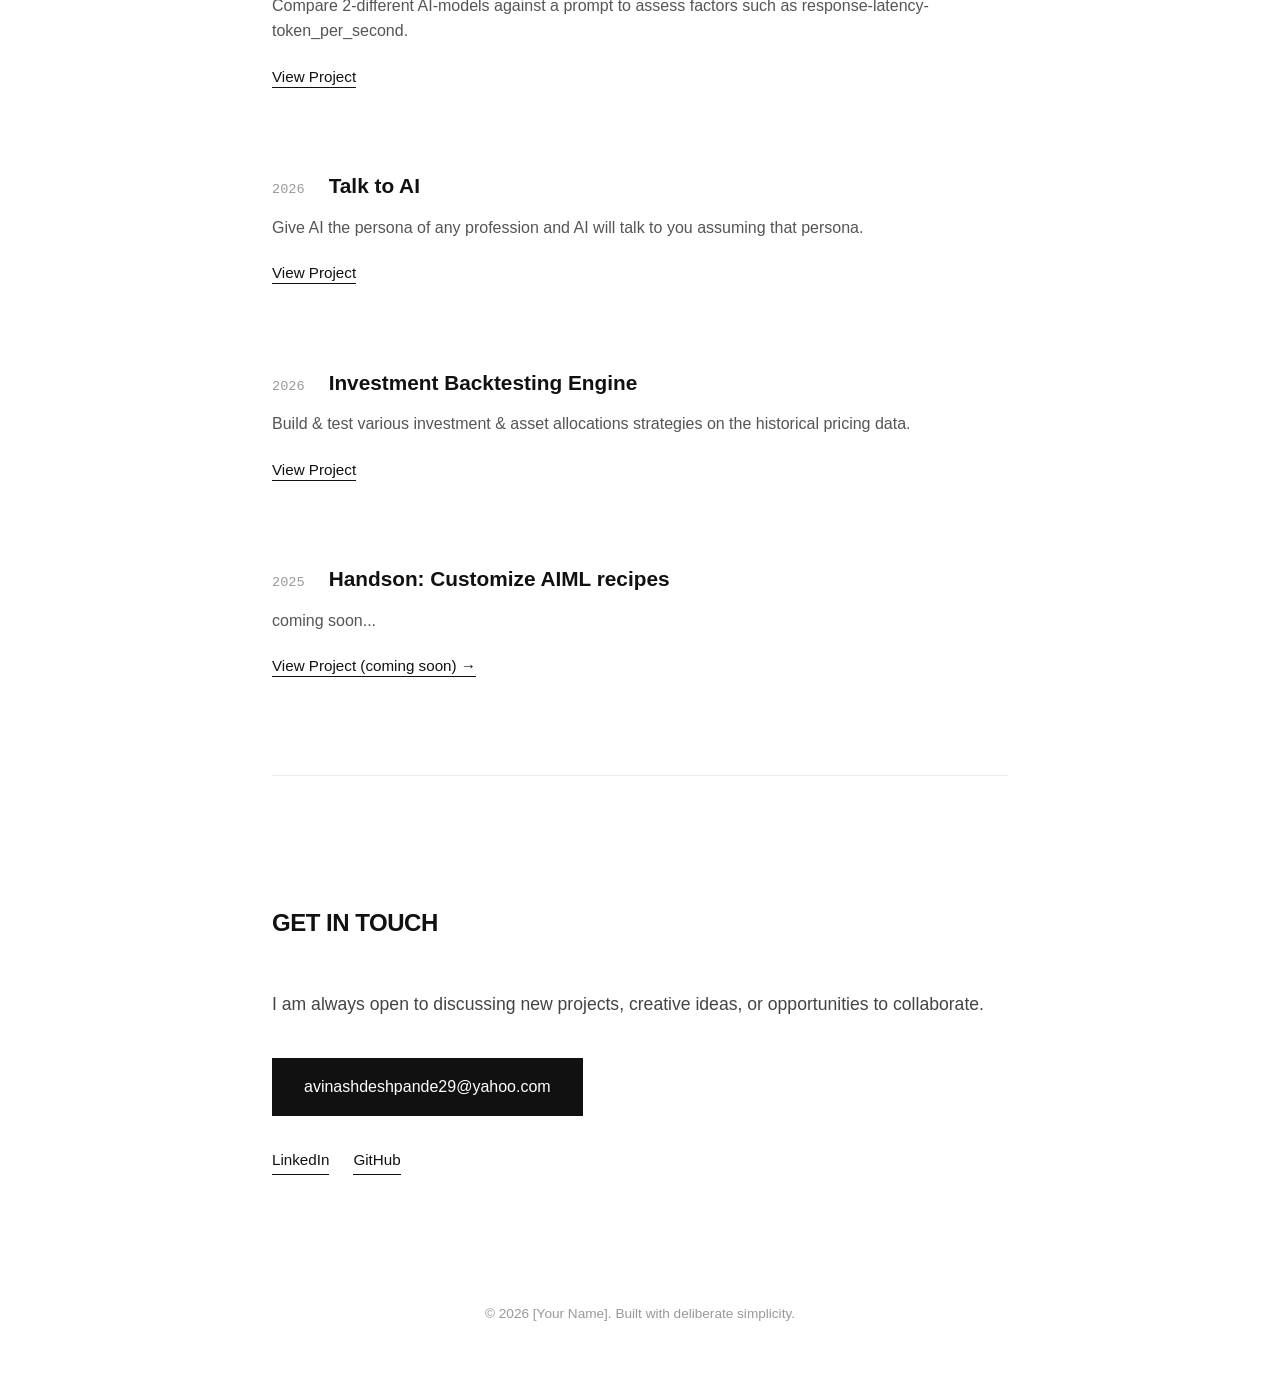
==== commit 34a97c3d: "commit changes" ====
--- a/index.html
+++ b/index.html
@@ -26,8 +26,11 @@
         <!-- About / Landing Section -->
         <section id="about" class="section">
             <h1 class="hero-text">Hi, I'm Avinash.</h1>
-            <p class="sub-hero">Trusted AI Advisor and End-to-End Solutions Architect with 17+ years of expertise designing, scaling, and deploying high-impact decision support ecosystems. Specialized in fusing Operations Research (OR), Quantitative Simulation, Machine Learning, and Generative AI to convert complex, ambiguous corporate challenges into secure, high-ROI AI solutions.</p>
+            <p class="sub-hero"></p>
+
             <div class="bio-content">
+                <p>I am an AI Solutions Architect with 17 years of global experience blending Operations Research, private MLOps infrastructure (Ollama/AWS), and modern web framework prototypes. My specialization is delivering end-to-end solutions—taking a complex data problem, building the algorithmic backend with FastAPI, and putting a clean, actionable Streamlit interface on top so business leaders can see exact ROI immediately.<br><br>I have established data science practices from the ground up (0-to-1) and successfully managed cross-functional engineering squads of 15+ to mitigate tens of millions of dollars in operational losses.</p>
+                <br>
                 <p><b>CORE ADVISORY & SOLUTIONING EXPERTISE</b>
                 <br>
                 <p><b>Strategic Advisory & AI Governance:</b> GenAI Roadmapping, Value-Effort Mapping, Compute TCO Optimization, Build vs. Buy Tech Selection, Vendor Evaluation, Ethical AI & Risk Guardrails.
